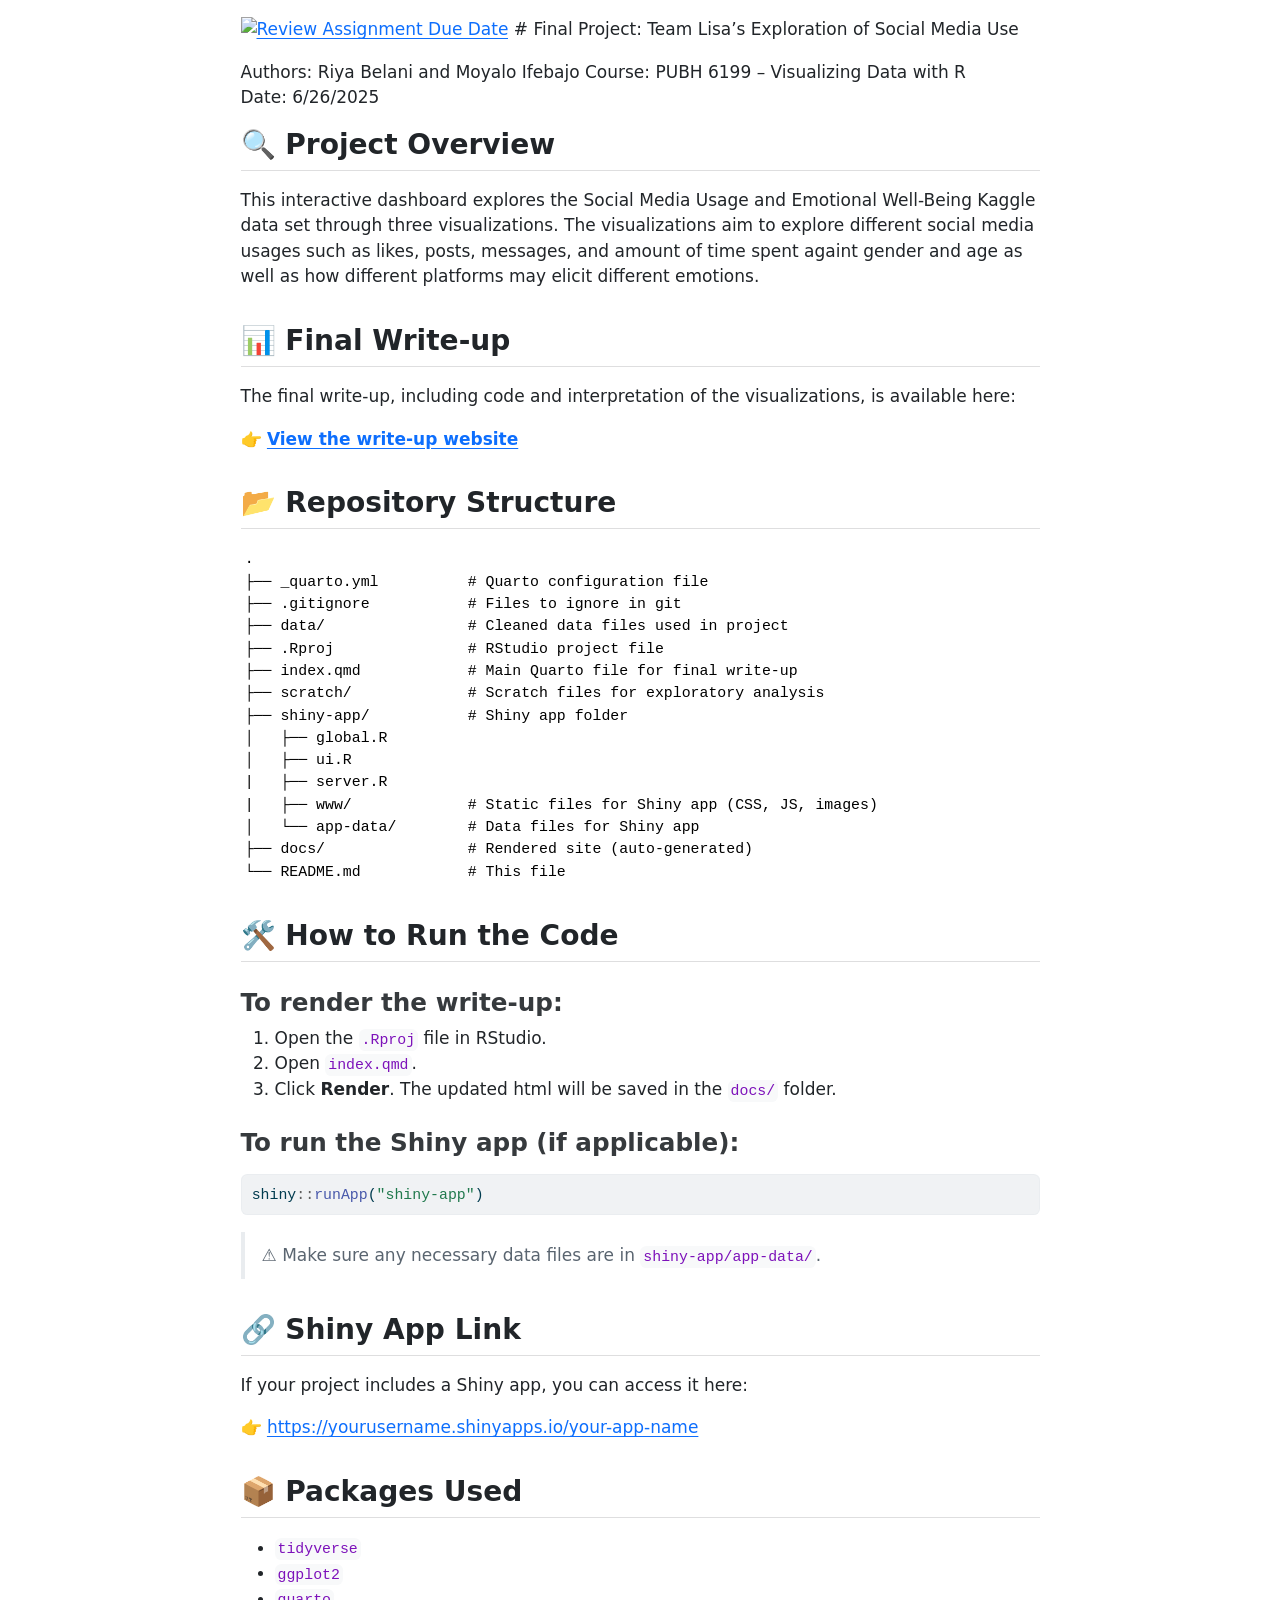
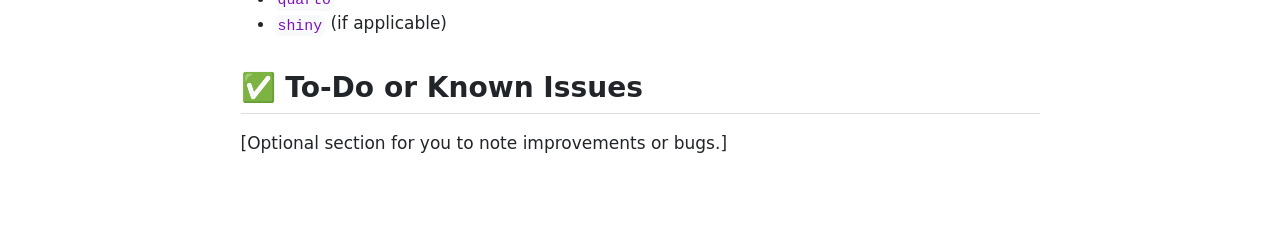
==== README.html @ 7db9dca2 "graph3" ====
<!DOCTYPE html>
<html xmlns="http://www.w3.org/1999/xhtml" lang="en" xml:lang="en"><head>

<meta charset="utf-8">
<meta name="generator" content="quarto-1.7.29">

<meta name="viewport" content="width=device-width, initial-scale=1.0, user-scalable=yes">


<title>readme</title>
<style>
code{white-space: pre-wrap;}
span.smallcaps{font-variant: small-caps;}
div.columns{display: flex; gap: min(4vw, 1.5em);}
div.column{flex: auto; overflow-x: auto;}
div.hanging-indent{margin-left: 1.5em; text-indent: -1.5em;}
ul.task-list{list-style: none;}
ul.task-list li input[type="checkbox"] {
  width: 0.8em;
  margin: 0 0.8em 0.2em -1em; /* quarto-specific, see https://github.com/quarto-dev/quarto-cli/issues/4556 */ 
  vertical-align: middle;
}
/* CSS for syntax highlighting */
html { -webkit-text-size-adjust: 100%; }
pre > code.sourceCode { white-space: pre; position: relative; }
pre > code.sourceCode > span { display: inline-block; line-height: 1.25; }
pre > code.sourceCode > span:empty { height: 1.2em; }
.sourceCode { overflow: visible; }
code.sourceCode > span { color: inherit; text-decoration: inherit; }
div.sourceCode { margin: 1em 0; }
pre.sourceCode { margin: 0; }
@media screen {
div.sourceCode { overflow: auto; }
}
@media print {
pre > code.sourceCode { white-space: pre-wrap; }
pre > code.sourceCode > span { text-indent: -5em; padding-left: 5em; }
}
pre.numberSource code
  { counter-reset: source-line 0; }
pre.numberSource code > span
  { position: relative; left: -4em; counter-increment: source-line; }
pre.numberSource code > span > a:first-child::before
  { content: counter(source-line);
    position: relative; left: -1em; text-align: right; vertical-align: baseline;
    border: none; display: inline-block;
    -webkit-touch-callout: none; -webkit-user-select: none;
    -khtml-user-select: none; -moz-user-select: none;
    -ms-user-select: none; user-select: none;
    padding: 0 4px; width: 4em;
  }
pre.numberSource { margin-left: 3em;  padding-left: 4px; }
div.sourceCode
  {   }
@media screen {
pre > code.sourceCode > span > a:first-child::before { text-decoration: underline; }
}
</style>


<script src="README_files/libs/clipboard/clipboard.min.js"></script>
<script src="README_files/libs/quarto-html/quarto.js" type="module"></script>
<script src="README_files/libs/quarto-html/tabsets/tabsets.js" type="module"></script>
<script src="README_files/libs/quarto-html/popper.min.js"></script>
<script src="README_files/libs/quarto-html/tippy.umd.min.js"></script>
<script src="README_files/libs/quarto-html/anchor.min.js"></script>
<link href="README_files/libs/quarto-html/tippy.css" rel="stylesheet">
<link href="README_files/libs/quarto-html/quarto-syntax-highlighting-0815c480559380816a4d1ea211a47e91.css" rel="stylesheet" id="quarto-text-highlighting-styles">
<script src="README_files/libs/bootstrap/bootstrap.min.js"></script>
<link href="README_files/libs/bootstrap/bootstrap-icons.css" rel="stylesheet">
<link href="README_files/libs/bootstrap/bootstrap-2546a5edb573abd25b53f29b13f71942.min.css" rel="stylesheet" append-hash="true" id="quarto-bootstrap" data-mode="light">


</head>

<body class="fullcontent quarto-light">

<div id="quarto-content" class="page-columns page-rows-contents page-layout-article">

<main class="content" id="quarto-document-content">




<p><a href="https://classroom.github.com/a/2V1dzZDL"><img src="https://classroom.github.com/assets/deadline-readme-button-22041afd0340ce965d47ae6ef1cefeee28c7c493a6346c4f15d667ab976d596c.svg" class="img-fluid" alt="Review Assignment Due Date"></a> # Final Project: Team Lisa’s Exploration of Social Media Use</p>
<p>Authors: Riya Belani and Moyalo Ifebajo Course: PUBH 6199 – Visualizing Data with R<br>
Date: 6/26/2025</p>
<section id="project-overview" class="level2">
<h2 class="anchored" data-anchor-id="project-overview">🔍 Project Overview</h2>
<p>This interactive dashboard explores the Social Media Usage and Emotional Well-Being Kaggle data set through three visualizations. The visualizations aim to explore different social media usages such as likes, posts, messages, and amount of time spent againt gender and age as well as how different platforms may elicit different emotions.</p>
</section>
<section id="final-write-up" class="level2">
<h2 class="anchored" data-anchor-id="final-write-up">📊 Final Write-up</h2>
<p>The final write-up, including code and interpretation of the visualizations, is available here:</p>
<p>👉 <a href="https://pubh6199-data-viz-with-r.github.io/hw6-YOUR-TEAM-NAME/"><strong>View the write-up website</strong></a></p>
</section>
<section id="repository-structure" class="level2">
<h2 class="anchored" data-anchor-id="repository-structure">📂 Repository Structure</h2>
<pre class="plaintext"><code>.
├── _quarto.yml          # Quarto configuration file
├── .gitignore           # Files to ignore in git
├── data/                # Cleaned data files used in project
├── .Rproj               # RStudio project file
├── index.qmd            # Main Quarto file for final write-up
├── scratch/             # Scratch files for exploratory analysis         
├── shiny-app/           # Shiny app folder 
│   ├── global.R
│   ├── ui.R
|   ├── server.R  
|   ├── www/             # Static files for Shiny app (CSS, JS, images)
│   └── app-data/        # Data files for Shiny app
├── docs/                # Rendered site (auto-generated)
└── README.md            # This file</code></pre>
</section>
<section id="how-to-run-the-code" class="level2">
<h2 class="anchored" data-anchor-id="how-to-run-the-code">🛠 How to Run the Code</h2>
<section id="to-render-the-write-up" class="level3">
<h3 class="anchored" data-anchor-id="to-render-the-write-up">To render the write-up:</h3>
<ol type="1">
<li>Open the <code>.Rproj</code> file in RStudio.</li>
<li>Open <code>index.qmd</code>.</li>
<li>Click <strong>Render</strong>. The updated html will be saved in the <code>docs/</code> folder.</li>
</ol>
</section>
<section id="to-run-the-shiny-app-if-applicable" class="level3">
<h3 class="anchored" data-anchor-id="to-run-the-shiny-app-if-applicable">To run the Shiny app (if applicable):</h3>
<div class="sourceCode" id="cb2"><pre class="sourceCode r code-with-copy"><code class="sourceCode r"><span id="cb2-1"><a href="#cb2-1" aria-hidden="true" tabindex="-1"></a>shiny<span class="sc">::</span><span class="fu">runApp</span>(<span class="st">"shiny-app"</span>)</span></code><button title="Copy to Clipboard" class="code-copy-button"><i class="bi"></i></button></pre></div>
<blockquote class="blockquote">
<p>⚠️ Make sure any necessary data files are in <code>shiny-app/app-data/</code>.</p>
</blockquote>
</section>
</section>
<section id="shiny-app-link" class="level2">
<h2 class="anchored" data-anchor-id="shiny-app-link">🔗 Shiny App Link</h2>
<p>If your project includes a Shiny app, you can access it here:</p>
<p>👉 <a href="https://yourusername.shinyapps.io/your-app-name">https://yourusername.shinyapps.io/your-app-name</a></p>
</section>
<section id="packages-used" class="level2">
<h2 class="anchored" data-anchor-id="packages-used">📦 Packages Used</h2>
<ul>
<li><code>tidyverse</code></li>
<li><code>ggplot2</code></li>
<li><code>quarto</code></li>
<li><code>shiny</code> (if applicable)</li>
</ul>
</section>
<section id="to-do-or-known-issues" class="level2">
<h2 class="anchored" data-anchor-id="to-do-or-known-issues">✅ To-Do or Known Issues</h2>
<p>[Optional section for you to note improvements or bugs.]</p>
</section>

</main>
<!-- /main column -->
<script id="quarto-html-after-body" type="application/javascript">
  window.document.addEventListener("DOMContentLoaded", function (event) {
    const icon = "";
    const anchorJS = new window.AnchorJS();
    anchorJS.options = {
      placement: 'right',
      icon: icon
    };
    anchorJS.add('.anchored');
    const isCodeAnnotation = (el) => {
      for (const clz of el.classList) {
        if (clz.startsWith('code-annotation-')) {                     
          return true;
        }
      }
      return false;
    }
    const onCopySuccess = function(e) {
      // button target
      const button = e.trigger;
      // don't keep focus
      button.blur();
      // flash "checked"
      button.classList.add('code-copy-button-checked');
      var currentTitle = button.getAttribute("title");
      button.setAttribute("title", "Copied!");
      let tooltip;
      if (window.bootstrap) {
        button.setAttribute("data-bs-toggle", "tooltip");
        button.setAttribute("data-bs-placement", "left");
        button.setAttribute("data-bs-title", "Copied!");
        tooltip = new bootstrap.Tooltip(button, 
          { trigger: "manual", 
            customClass: "code-copy-button-tooltip",
            offset: [0, -8]});
        tooltip.show();    
      }
      setTimeout(function() {
        if (tooltip) {
          tooltip.hide();
          button.removeAttribute("data-bs-title");
          button.removeAttribute("data-bs-toggle");
          button.removeAttribute("data-bs-placement");
        }
        button.setAttribute("title", currentTitle);
        button.classList.remove('code-copy-button-checked');
      }, 1000);
      // clear code selection
      e.clearSelection();
    }
    const getTextToCopy = function(trigger) {
        const codeEl = trigger.previousElementSibling.cloneNode(true);
        for (const childEl of codeEl.children) {
          if (isCodeAnnotation(childEl)) {
            childEl.remove();
          }
        }
        return codeEl.innerText;
    }
    const clipboard = new window.ClipboardJS('.code-copy-button:not([data-in-quarto-modal])', {
      text: getTextToCopy
    });
    clipboard.on('success', onCopySuccess);
    if (window.document.getElementById('quarto-embedded-source-code-modal')) {
      const clipboardModal = new window.ClipboardJS('.code-copy-button[data-in-quarto-modal]', {
        text: getTextToCopy,
        container: window.document.getElementById('quarto-embedded-source-code-modal')
      });
      clipboardModal.on('success', onCopySuccess);
    }
      var localhostRegex = new RegExp(/^(?:http|https):\/\/localhost\:?[0-9]*\//);
      var mailtoRegex = new RegExp(/^mailto:/);
        var filterRegex = new RegExp('/' + window.location.host + '/');
      var isInternal = (href) => {
          return filterRegex.test(href) || localhostRegex.test(href) || mailtoRegex.test(href);
      }
      // Inspect non-navigation links and adorn them if external
     var links = window.document.querySelectorAll('a[href]:not(.nav-link):not(.navbar-brand):not(.toc-action):not(.sidebar-link):not(.sidebar-item-toggle):not(.pagination-link):not(.no-external):not([aria-hidden]):not(.dropdown-item):not(.quarto-navigation-tool):not(.about-link)');
      for (var i=0; i<links.length; i++) {
        const link = links[i];
        if (!isInternal(link.href)) {
          // undo the damage that might have been done by quarto-nav.js in the case of
          // links that we want to consider external
          if (link.dataset.originalHref !== undefined) {
            link.href = link.dataset.originalHref;
          }
        }
      }
    function tippyHover(el, contentFn, onTriggerFn, onUntriggerFn) {
      const config = {
        allowHTML: true,
        maxWidth: 500,
        delay: 100,
        arrow: false,
        appendTo: function(el) {
            return el.parentElement;
        },
        interactive: true,
        interactiveBorder: 10,
        theme: 'quarto',
        placement: 'bottom-start',
      };
      if (contentFn) {
        config.content = contentFn;
      }
      if (onTriggerFn) {
        config.onTrigger = onTriggerFn;
      }
      if (onUntriggerFn) {
        config.onUntrigger = onUntriggerFn;
      }
      window.tippy(el, config); 
    }
    const noterefs = window.document.querySelectorAll('a[role="doc-noteref"]');
    for (var i=0; i<noterefs.length; i++) {
      const ref = noterefs[i];
      tippyHover(ref, function() {
        // use id or data attribute instead here
        let href = ref.getAttribute('data-footnote-href') || ref.getAttribute('href');
        try { href = new URL(href).hash; } catch {}
        const id = href.replace(/^#\/?/, "");
        const note = window.document.getElementById(id);
        if (note) {
          return note.innerHTML;
        } else {
          return "";
        }
      });
    }
    const xrefs = window.document.querySelectorAll('a.quarto-xref');
    const processXRef = (id, note) => {
      // Strip column container classes
      const stripColumnClz = (el) => {
        el.classList.remove("page-full", "page-columns");
        if (el.children) {
          for (const child of el.children) {
            stripColumnClz(child);
          }
        }
      }
      stripColumnClz(note)
      if (id === null || id.startsWith('sec-')) {
        // Special case sections, only their first couple elements
        const container = document.createElement("div");
        if (note.children && note.children.length > 2) {
          container.appendChild(note.children[0].cloneNode(true));
          for (let i = 1; i < note.children.length; i++) {
            const child = note.children[i];
            if (child.tagName === "P" && child.innerText === "") {
              continue;
            } else {
              container.appendChild(child.cloneNode(true));
              break;
            }
          }
          if (window.Quarto?.typesetMath) {
            window.Quarto.typesetMath(container);
          }
          return container.innerHTML
        } else {
          if (window.Quarto?.typesetMath) {
            window.Quarto.typesetMath(note);
          }
          return note.innerHTML;
        }
      } else {
        // Remove any anchor links if they are present
        const anchorLink = note.querySelector('a.anchorjs-link');
        if (anchorLink) {
          anchorLink.remove();
        }
        if (window.Quarto?.typesetMath) {
          window.Quarto.typesetMath(note);
        }
        if (note.classList.contains("callout")) {
          return note.outerHTML;
        } else {
          return note.innerHTML;
        }
      }
    }
    for (var i=0; i<xrefs.length; i++) {
      const xref = xrefs[i];
      tippyHover(xref, undefined, function(instance) {
        instance.disable();
        let url = xref.getAttribute('href');
        let hash = undefined; 
        if (url.startsWith('#')) {
          hash = url;
        } else {
          try { hash = new URL(url).hash; } catch {}
        }
        if (hash) {
          const id = hash.replace(/^#\/?/, "");
          const note = window.document.getElementById(id);
          if (note !== null) {
            try {
              const html = processXRef(id, note.cloneNode(true));
              instance.setContent(html);
            } finally {
              instance.enable();
              instance.show();
            }
          } else {
            // See if we can fetch this
            fetch(url.split('#')[0])
            .then(res => res.text())
            .then(html => {
              const parser = new DOMParser();
              const htmlDoc = parser.parseFromString(html, "text/html");
              const note = htmlDoc.getElementById(id);
              if (note !== null) {
                const html = processXRef(id, note);
                instance.setContent(html);
              } 
            }).finally(() => {
              instance.enable();
              instance.show();
            });
          }
        } else {
          // See if we can fetch a full url (with no hash to target)
          // This is a special case and we should probably do some content thinning / targeting
          fetch(url)
          .then(res => res.text())
          .then(html => {
            const parser = new DOMParser();
            const htmlDoc = parser.parseFromString(html, "text/html");
            const note = htmlDoc.querySelector('main.content');
            if (note !== null) {
              // This should only happen for chapter cross references
              // (since there is no id in the URL)
              // remove the first header
              if (note.children.length > 0 && note.children[0].tagName === "HEADER") {
                note.children[0].remove();
              }
              const html = processXRef(null, note);
              instance.setContent(html);
            } 
          }).finally(() => {
            instance.enable();
            instance.show();
          });
        }
      }, function(instance) {
      });
    }
        let selectedAnnoteEl;
        const selectorForAnnotation = ( cell, annotation) => {
          let cellAttr = 'data-code-cell="' + cell + '"';
          let lineAttr = 'data-code-annotation="' +  annotation + '"';
          const selector = 'span[' + cellAttr + '][' + lineAttr + ']';
          return selector;
        }
        const selectCodeLines = (annoteEl) => {
          const doc = window.document;
          const targetCell = annoteEl.getAttribute("data-target-cell");
          const targetAnnotation = annoteEl.getAttribute("data-target-annotation");
          const annoteSpan = window.document.querySelector(selectorForAnnotation(targetCell, targetAnnotation));
          const lines = annoteSpan.getAttribute("data-code-lines").split(",");
          const lineIds = lines.map((line) => {
            return targetCell + "-" + line;
          })
          let top = null;
          let height = null;
          let parent = null;
          if (lineIds.length > 0) {
              //compute the position of the single el (top and bottom and make a div)
              const el = window.document.getElementById(lineIds[0]);
              top = el.offsetTop;
              height = el.offsetHeight;
              parent = el.parentElement.parentElement;
            if (lineIds.length > 1) {
              const lastEl = window.document.getElementById(lineIds[lineIds.length - 1]);
              const bottom = lastEl.offsetTop + lastEl.offsetHeight;
              height = bottom - top;
            }
            if (top !== null && height !== null && parent !== null) {
              // cook up a div (if necessary) and position it 
              let div = window.document.getElementById("code-annotation-line-highlight");
              if (div === null) {
                div = window.document.createElement("div");
                div.setAttribute("id", "code-annotation-line-highlight");
                div.style.position = 'absolute';
                parent.appendChild(div);
              }
              div.style.top = top - 2 + "px";
              div.style.height = height + 4 + "px";
              div.style.left = 0;
              let gutterDiv = window.document.getElementById("code-annotation-line-highlight-gutter");
              if (gutterDiv === null) {
                gutterDiv = window.document.createElement("div");
                gutterDiv.setAttribute("id", "code-annotation-line-highlight-gutter");
                gutterDiv.style.position = 'absolute';
                const codeCell = window.document.getElementById(targetCell);
                const gutter = codeCell.querySelector('.code-annotation-gutter');
                gutter.appendChild(gutterDiv);
              }
              gutterDiv.style.top = top - 2 + "px";
              gutterDiv.style.height = height + 4 + "px";
            }
            selectedAnnoteEl = annoteEl;
          }
        };
        const unselectCodeLines = () => {
          const elementsIds = ["code-annotation-line-highlight", "code-annotation-line-highlight-gutter"];
          elementsIds.forEach((elId) => {
            const div = window.document.getElementById(elId);
            if (div) {
              div.remove();
            }
          });
          selectedAnnoteEl = undefined;
        };
          // Handle positioning of the toggle
      window.addEventListener(
        "resize",
        throttle(() => {
          elRect = undefined;
          if (selectedAnnoteEl) {
            selectCodeLines(selectedAnnoteEl);
          }
        }, 10)
      );
      function throttle(fn, ms) {
      let throttle = false;
      let timer;
        return (...args) => {
          if(!throttle) { // first call gets through
              fn.apply(this, args);
              throttle = true;
          } else { // all the others get throttled
              if(timer) clearTimeout(timer); // cancel #2
              timer = setTimeout(() => {
                fn.apply(this, args);
                timer = throttle = false;
              }, ms);
          }
        };
      }
        // Attach click handler to the DT
        const annoteDls = window.document.querySelectorAll('dt[data-target-cell]');
        for (const annoteDlNode of annoteDls) {
          annoteDlNode.addEventListener('click', (event) => {
            const clickedEl = event.target;
            if (clickedEl !== selectedAnnoteEl) {
              unselectCodeLines();
              const activeEl = window.document.querySelector('dt[data-target-cell].code-annotation-active');
              if (activeEl) {
                activeEl.classList.remove('code-annotation-active');
              }
              selectCodeLines(clickedEl);
              clickedEl.classList.add('code-annotation-active');
            } else {
              // Unselect the line
              unselectCodeLines();
              clickedEl.classList.remove('code-annotation-active');
            }
          });
        }
    const findCites = (el) => {
      const parentEl = el.parentElement;
      if (parentEl) {
        const cites = parentEl.dataset.cites;
        if (cites) {
          return {
            el,
            cites: cites.split(' ')
          };
        } else {
          return findCites(el.parentElement)
        }
      } else {
        return undefined;
      }
    };
    var bibliorefs = window.document.querySelectorAll('a[role="doc-biblioref"]');
    for (var i=0; i<bibliorefs.length; i++) {
      const ref = bibliorefs[i];
      const citeInfo = findCites(ref);
      if (citeInfo) {
        tippyHover(citeInfo.el, function() {
          var popup = window.document.createElement('div');
          citeInfo.cites.forEach(function(cite) {
            var citeDiv = window.document.createElement('div');
            citeDiv.classList.add('hanging-indent');
            citeDiv.classList.add('csl-entry');
            var biblioDiv = window.document.getElementById('ref-' + cite);
            if (biblioDiv) {
              citeDiv.innerHTML = biblioDiv.innerHTML;
            }
            popup.appendChild(citeDiv);
          });
          return popup.innerHTML;
        });
      }
    }
  });
  </script>
</div> <!-- /content -->




</body></html>
---- README_files/libs/quarto-html/tippy.css ----
.tippy-box[data-animation=fade][data-state=hidden]{opacity:0}[data-tippy-root]{max-width:calc(100vw - 10px)}.tippy-box{position:relative;background-color:#333;color:#fff;border-radius:4px;font-size:14px;line-height:1.4;white-space:normal;outline:0;transition-property:transform,visibility,opacity}.tippy-box[data-placement^=top]>.tippy-arrow{bottom:0}.tippy-box[data-placement^=top]>.tippy-arrow:before{bottom:-7px;left:0;border-width:8px 8px 0;border-top-color:initial;transform-origin:center top}.tippy-box[data-placement^=bottom]>.tippy-arrow{top:0}.tippy-box[data-placement^=bottom]>.tippy-arrow:before{top:-7px;left:0;border-width:0 8px 8px;border-bottom-color:initial;transform-origin:center bottom}.tippy-box[data-placement^=left]>.tippy-arrow{right:0}.tippy-box[data-placement^=left]>.tippy-arrow:before{border-width:8px 0 8px 8px;border-left-color:initial;right:-7px;transform-origin:center left}.tippy-box[data-placement^=right]>.tippy-arrow{left:0}.tippy-box[data-placement^=right]>.tippy-arrow:before{left:-7px;border-width:8px 8px 8px 0;border-right-color:initial;transform-origin:center right}.tippy-box[data-inertia][data-state=visible]{transition-timing-function:cubic-bezier(.54,1.5,.38,1.11)}.tippy-arrow{width:16px;height:16px;color:#333}.tippy-arrow:before{content:"";position:absolute;border-color:transparent;border-style:solid}.tippy-content{position:relative;padding:5px 9px;z-index:1}
---- README_files/libs/quarto-html/quarto-syntax-highlighting-0815c480559380816a4d1ea211a47e91.css ----
/* quarto syntax highlight colors */
:root {
  --quarto-hl-ot-color: #003B4F;
  --quarto-hl-at-color: #657422;
  --quarto-hl-ss-color: #20794D;
  --quarto-hl-an-color: #5E5E5E;
  --quarto-hl-fu-color: #4758AB;
  --quarto-hl-st-color: #20794D;
  --quarto-hl-cf-color: #003B4F;
  --quarto-hl-op-color: #5E5E5E;
  --quarto-hl-er-color: #AD0000;
  --quarto-hl-bn-color: #AD0000;
  --quarto-hl-al-color: #AD0000;
  --quarto-hl-va-color: #111111;
  --quarto-hl-bu-color: inherit;
  --quarto-hl-ex-color: inherit;
  --quarto-hl-pp-color: #AD0000;
  --quarto-hl-in-color: #5E5E5E;
  --quarto-hl-vs-color: #20794D;
  --quarto-hl-wa-color: #5E5E5E;
  --quarto-hl-do-color: #5E5E5E;
  --quarto-hl-im-color: #00769E;
  --quarto-hl-ch-color: #20794D;
  --quarto-hl-dt-color: #AD0000;
  --quarto-hl-fl-color: #AD0000;
  --quarto-hl-co-color: #5E5E5E;
  --quarto-hl-cv-color: #5E5E5E;
  --quarto-hl-cn-color: #8f5902;
  --quarto-hl-sc-color: #5E5E5E;
  --quarto-hl-dv-color: #AD0000;
  --quarto-hl-kw-color: #003B4F;
}

/* other quarto variables */
:root {
  --quarto-font-monospace: SFMono-Regular, Menlo, Monaco, Consolas, "Liberation Mono", "Courier New", monospace;
}

/* syntax highlight based on Pandoc's rules */
pre > code.sourceCode > span {
  color: #003B4F;
}

code.sourceCode > span {
  color: #003B4F;
}

div.sourceCode,
div.sourceCode pre.sourceCode {
  color: #003B4F;
}

/* Normal */
code span {
  color: #003B4F;
}

/* Alert */
code span.al {
  color: #AD0000;
  font-style: inherit;
}

/* Annotation */
code span.an {
  color: #5E5E5E;
  font-style: inherit;
}

/* Attribute */
code span.at {
  color: #657422;
  font-style: inherit;
}

/* BaseN */
code span.bn {
  color: #AD0000;
  font-style: inherit;
}

/* BuiltIn */
code span.bu {
  font-style: inherit;
}

/* ControlFlow */
code span.cf {
  color: #003B4F;
  font-weight: bold;
  font-style: inherit;
}

/* Char */
code span.ch {
  color: #20794D;
  font-style: inherit;
}

/* Constant */
code span.cn {
  color: #8f5902;
  font-style: inherit;
}

/* Comment */
code span.co {
  color: #5E5E5E;
  font-style: inherit;
}

/* CommentVar */
code span.cv {
  color: #5E5E5E;
  font-style: italic;
}

/* Documentation */
code span.do {
  color: #5E5E5E;
  font-style: italic;
}

/* DataType */
code span.dt {
  color: #AD0000;
  font-style: inherit;
}

/* DecVal */
code span.dv {
  color: #AD0000;
  font-style: inherit;
}

/* Error */
code span.er {
  color: #AD0000;
  font-style: inherit;
}

/* Extension */
code span.ex {
  font-style: inherit;
}

/* Float */
code span.fl {
  color: #AD0000;
  font-style: inherit;
}

/* Function */
code span.fu {
  color: #4758AB;
  font-style: inherit;
}

/* Import */
code span.im {
  color: #00769E;
  font-style: inherit;
}

/* Information */
code span.in {
  color: #5E5E5E;
  font-style: inherit;
}

/* Keyword */
code span.kw {
  color: #003B4F;
  font-weight: bold;
  font-style: inherit;
}

/* Operator */
code span.op {
  color: #5E5E5E;
  font-style: inherit;
}

/* Other */
code span.ot {
  color: #003B4F;
  font-style: inherit;
}

/* Preprocessor */
code span.pp {
  color: #AD0000;
  font-style: inherit;
}

/* SpecialChar */
code span.sc {
  color: #5E5E5E;
  font-style: inherit;
}

/* SpecialString */
code span.ss {
  color: #20794D;
  font-style: inherit;
}

/* String */
code span.st {
  color: #20794D;
  font-style: inherit;
}

/* Variable */
code span.va {
  color: #111111;
  font-style: inherit;
}

/* VerbatimString */
code span.vs {
  color: #20794D;
  font-style: inherit;
}

/* Warning */
code span.wa {
  color: #5E5E5E;
  font-style: italic;
}

.prevent-inlining {
  content: "</";
}

/*# sourceMappingURL=d398365ccb532ba00fe56d6aa1025863.css.map */
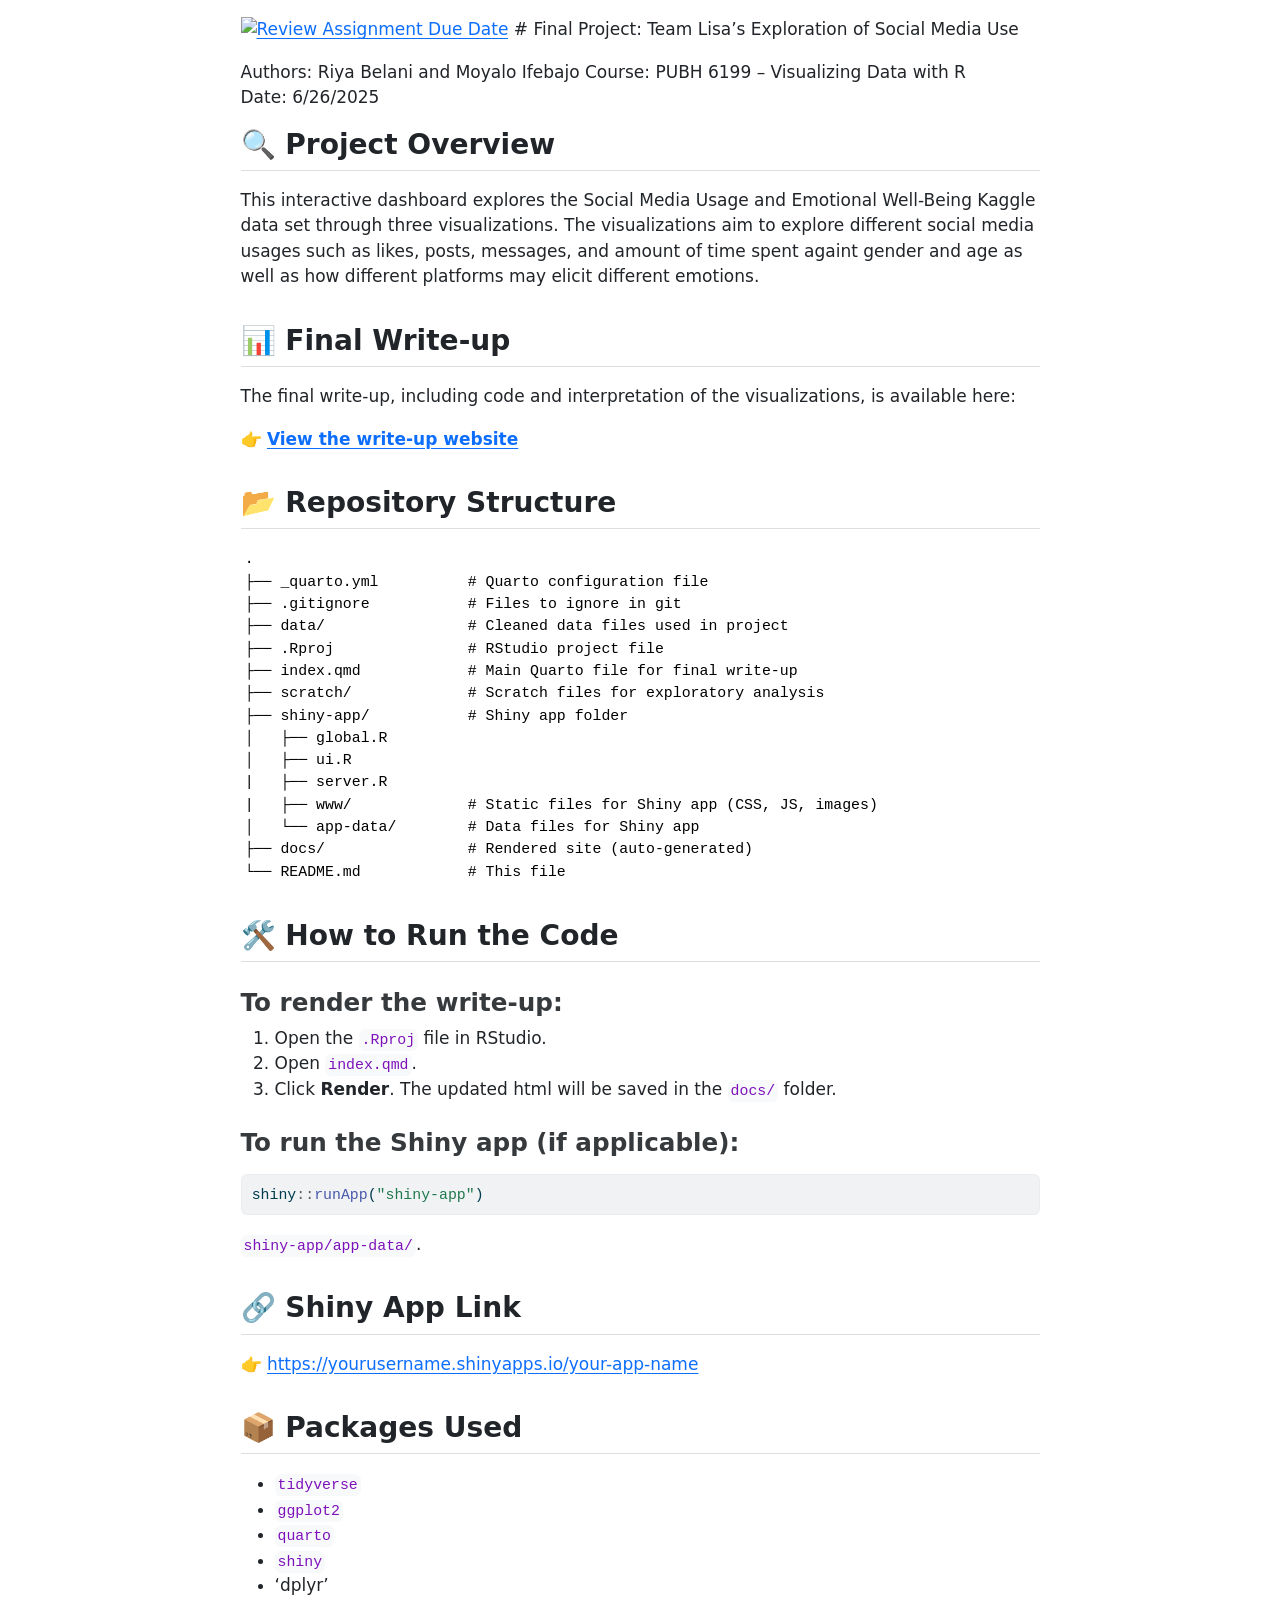
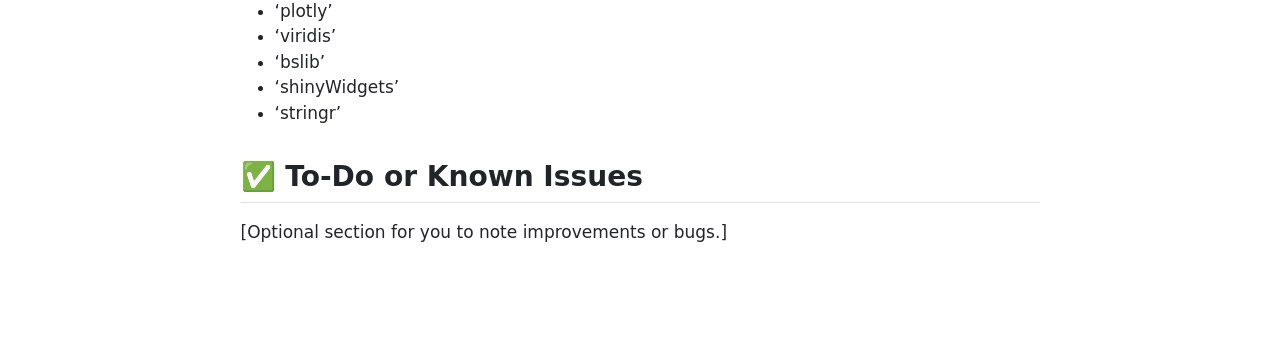
==== commit 189ed09d: "fulldraft" ====
--- a/README.html
+++ b/README.html
@@ -125,14 +125,11 @@
 <section id="to-run-the-shiny-app-if-applicable" class="level3">
 <h3 class="anchored" data-anchor-id="to-run-the-shiny-app-if-applicable">To run the Shiny app (if applicable):</h3>
 <div class="sourceCode" id="cb2"><pre class="sourceCode r code-with-copy"><code class="sourceCode r"><span id="cb2-1"><a href="#cb2-1" aria-hidden="true" tabindex="-1"></a>shiny<span class="sc">::</span><span class="fu">runApp</span>(<span class="st">"shiny-app"</span>)</span></code><button title="Copy to Clipboard" class="code-copy-button"><i class="bi"></i></button></pre></div>
-<blockquote class="blockquote">
-<p>⚠️ Make sure any necessary data files are in <code>shiny-app/app-data/</code>.</p>
-</blockquote>
+<p><code>shiny-app/app-data/</code>.</p>
 </section>
 </section>
 <section id="shiny-app-link" class="level2">
 <h2 class="anchored" data-anchor-id="shiny-app-link">🔗 Shiny App Link</h2>
-<p>If your project includes a Shiny app, you can access it here:</p>
 <p>👉 <a href="https://yourusername.shinyapps.io/your-app-name">https://yourusername.shinyapps.io/your-app-name</a></p>
 </section>
 <section id="packages-used" class="level2">
@@ -141,7 +138,13 @@
 <li><code>tidyverse</code></li>
 <li><code>ggplot2</code></li>
 <li><code>quarto</code></li>
-<li><code>shiny</code> (if applicable)</li>
+<li><code>shiny</code></li>
+<li>‘dplyr’</li>
+<li>‘plotly’</li>
+<li>‘viridis’</li>
+<li>‘bslib’</li>
+<li>‘shinyWidgets’</li>
+<li>‘stringr’</li>
 </ul>
 </section>
 <section id="to-do-or-known-issues" class="level2">
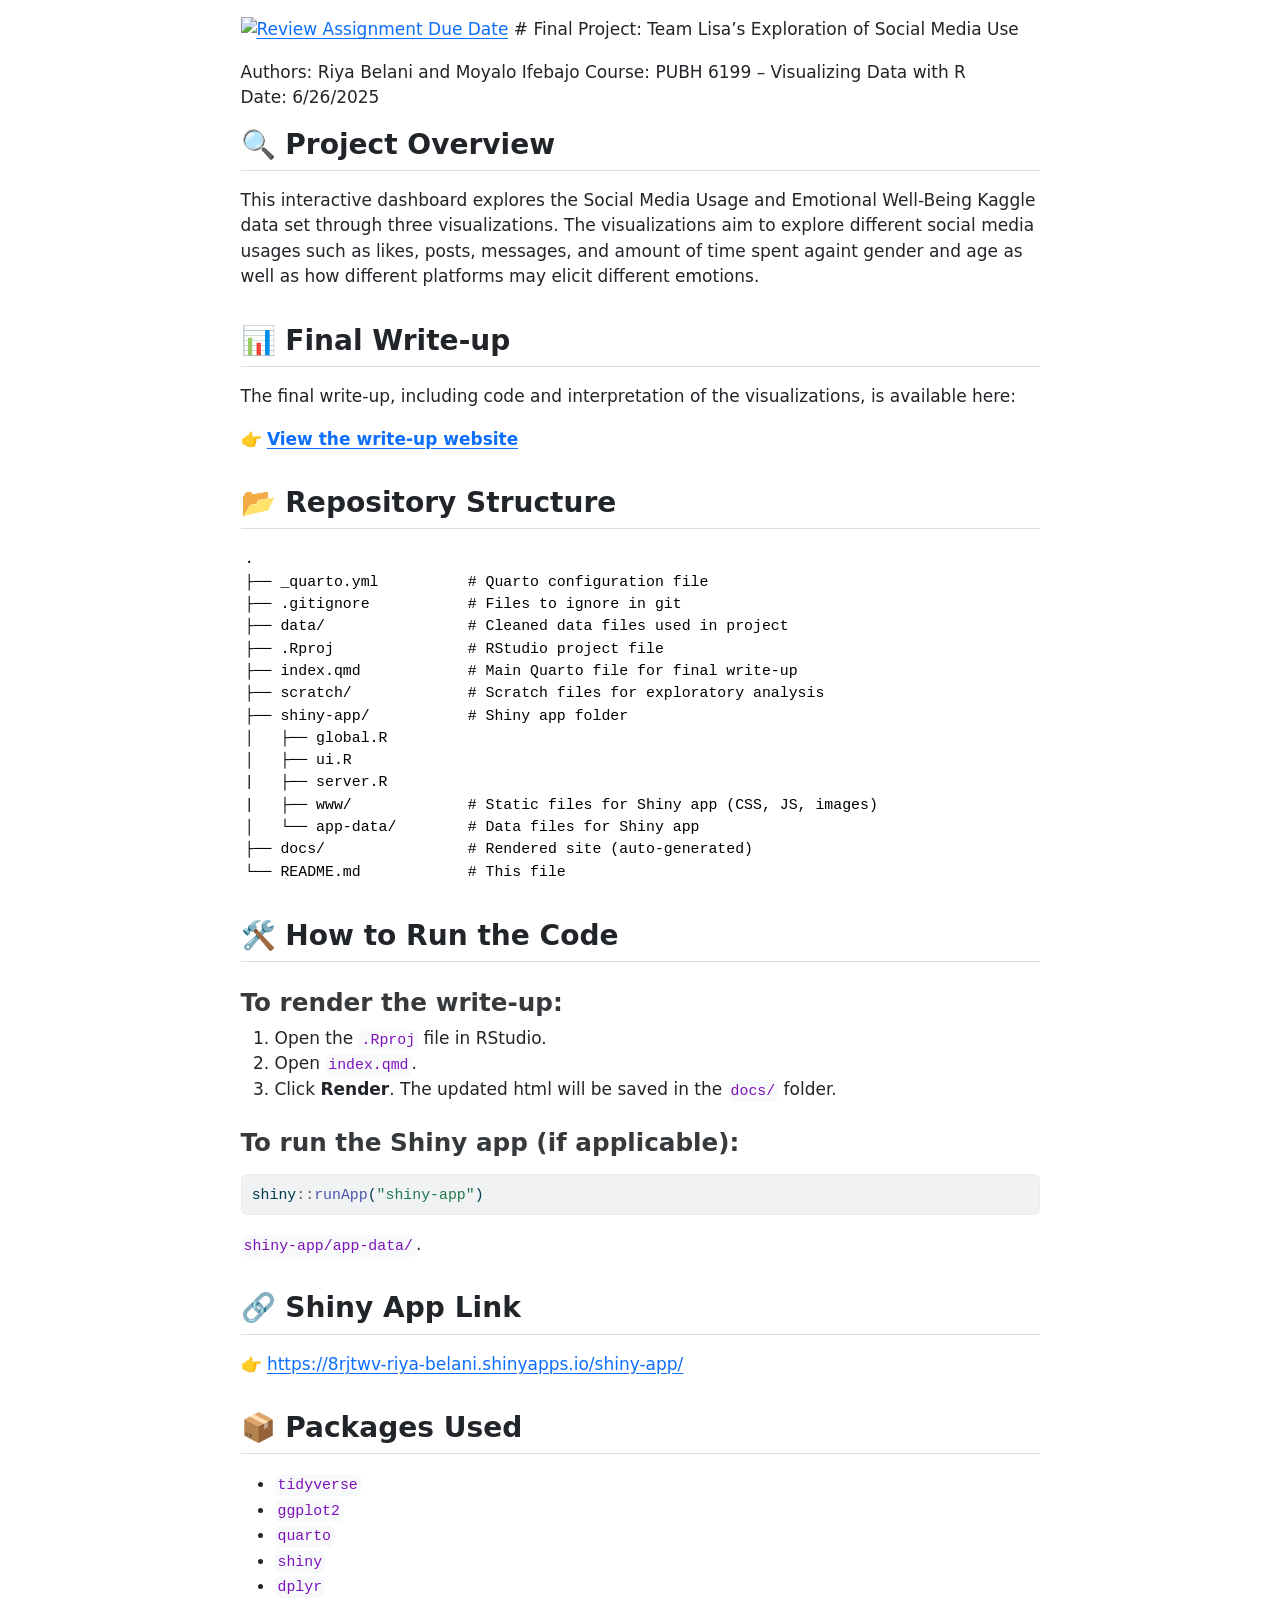
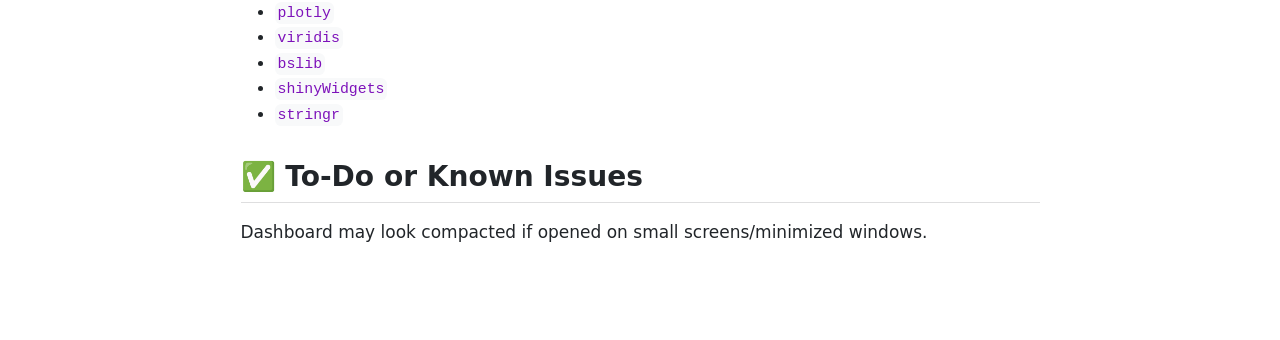
==== commit 7367736e: "final" ====
--- a/README.html
+++ b/README.html
@@ -92,7 +92,7 @@
 <section id="final-write-up" class="level2">
 <h2 class="anchored" data-anchor-id="final-write-up">📊 Final Write-up</h2>
 <p>The final write-up, including code and interpretation of the visualizations, is available here:</p>
-<p>👉 <a href="https://pubh6199-data-viz-with-r.github.io/hw6-YOUR-TEAM-NAME/"><strong>View the write-up website</strong></a></p>
+<p>👉 <a href="https://github.com/pubh6199-data-viz-with-r/hw6-lisa"><strong>View the write-up website</strong></a></p>
 </section>
 <section id="repository-structure" class="level2">
 <h2 class="anchored" data-anchor-id="repository-structure">📂 Repository Structure</h2>
@@ -130,7 +130,7 @@
 </section>
 <section id="shiny-app-link" class="level2">
 <h2 class="anchored" data-anchor-id="shiny-app-link">🔗 Shiny App Link</h2>
-<p>👉 <a href="https://yourusername.shinyapps.io/your-app-name">https://yourusername.shinyapps.io/your-app-name</a></p>
+<p>👉 <a href="https://8rjtwv-riya-belani.shinyapps.io/shiny-app/">https://8rjtwv-riya-belani.shinyapps.io/shiny-app/</a></p>
 </section>
 <section id="packages-used" class="level2">
 <h2 class="anchored" data-anchor-id="packages-used">📦 Packages Used</h2>
@@ -139,17 +139,17 @@
 <li><code>ggplot2</code></li>
 <li><code>quarto</code></li>
 <li><code>shiny</code></li>
-<li>‘dplyr’</li>
-<li>‘plotly’</li>
-<li>‘viridis’</li>
-<li>‘bslib’</li>
-<li>‘shinyWidgets’</li>
-<li>‘stringr’</li>
+<li><code>dplyr</code></li>
+<li><code>plotly</code></li>
+<li><code>viridis</code></li>
+<li><code>bslib</code></li>
+<li><code>shinyWidgets</code></li>
+<li><code>stringr</code></li>
 </ul>
 </section>
 <section id="to-do-or-known-issues" class="level2">
 <h2 class="anchored" data-anchor-id="to-do-or-known-issues">✅ To-Do or Known Issues</h2>
-<p>[Optional section for you to note improvements or bugs.]</p>
+<p>Dashboard may look compacted if opened on small screens/minimized windows.</p>
 </section>
 
 </main>
